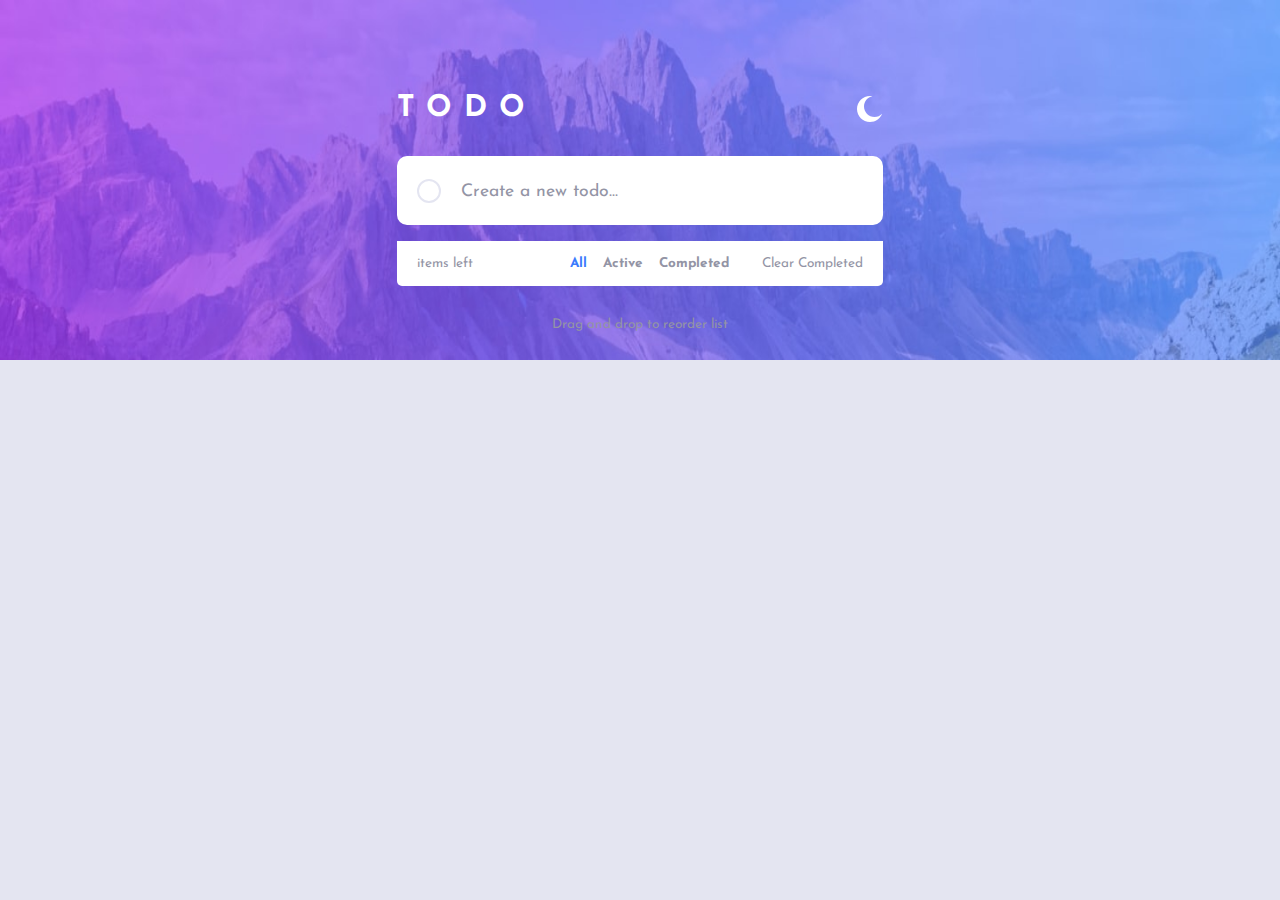
==== index.html @ b7b5837e "first" ====
<!DOCTYPE html>
<html lang="en">

<head>
  <meta charset="UTF-8">
  <meta name="viewport" content="width=device-width, initial-scale=1.0">
  <!-- displays site properly based on user's device -->
  <link rel="stylesheet" href="style.css">
  <link rel="icon" type="image/png" sizes="32x32" href="./images/favicon-32x32.png">
  <title>Frontend Mentor | Todo app</title>
</head>

<body>
  <div class="wrapper">
    <header>
      <div class="logo">TODO</div>
      <img src="images/icon-moon.svg" alt="">
    </header>
    <main>
      <div class="newTask">
        <input type="checkbox" id="cbNew" disabled>
        <input type="text" name="" id="txtNew" placeholder="Create a new todo...">
      </div>
      <div class="tasklist">
        <!-- Populated Dynamically -->
      </div>
      <div class="filter">
        <span><span class="itemsLeft"></span> items left</span>
        <div>
          <a href="" class="selected option">All</a>
          <a href="" class="option">Active</a>
          <a href="" class="option">Completed</a>
        </div>
        <a href="#" class="clearCompleted">Clear Completed</a>
      </div>
      <div class="filter-mobile">
        <div>
          <a href="" class="selected option">All</a>
          <a href="" class="option">Active</a>
          <a href="" class="option">Completed</a>
        </div>
      </div>
    </main>
    <footer>
      <p>Drag and drop to reorder list</p>
    </footer>
  </div>
  <script src="script.js"></script>
</body>

</html>
---- style.css ----
@import url('https://fonts.googleapis.com/css2?family=Josefin+Sans:ital,wght@0,100..700;1,100..700&display=swap');

:root {
    --l-very-ligh-gray: hsl(0, 0%, 98%);
    --l-very-light-grayish-blue: hsl(236, 33%, 92%);
    --l-light-grayish-blue: hsl(233, 11%, 84%);
    --l-dark-grayish-blue: hsl(236, 9%, 61%);
    --l-very-dark-grayish-blue: hsl(235, 19%, 35%);
    --d-very-dark-blue: hsl(235, 21%, 11%);
    --d-very-dark-desaturated-blue: hsl(235, 24%, 19%);
    --d-light-grayish-blue: hsl(234, 39%, 85%);
    --d-dark-grayish-blue: hsl(234, 11%, 52%);
    --d-very-dark-grayish-blue: hsl(233, 14%, 35%);
    --d-very-dark-grayish-blue2: hsl(237, 14%, 26%);
}

*,
*::after,
*::before {
    margin: 0;
    padding: 0;
    box-sizing: border-box;
}

body {
    font-family: 'Josefin Sans';
    background-color: hsl(236, 33%, 92%);
    background-image: url("images/bg-desktop-light.jpg");
    background-position: 0 0;
    background-repeat: no-repeat;
    background-size: 100% 40%;
    display: flex;
    justify-content: center;
    align-items: center;
    min-height: 100vh;
    font-size: 1.1rem;
}

header {
    display: flex;
    justify-content: space-between;
    align-items: center;
    margin-bottom: 2rem;
}

input[type="text"] {
    width: 100%;
    border: none;
    font-size: 1.1rem;
    color: var(--l-very-dark-grayish-blue);
    caret-color: hsl(220, 98%, 61%);
}

input::placeholder {
    font-family: 'Josefin Sans';
    color: var(--l-dark-grayish-blue);
}

input:focus {
    outline: none;
}

a {
    text-decoration: none;
}

a:visited {
    color: var(--l-light-grayish-blue);
}

.wrapper {
    width: 38%;
    margin: 0 auto;
    padding: 3rem 0;
    min-height: 90vh;
}

.logo {
    color: white;
    font-size: 30px;
    letter-spacing: 0.75rem;
    font-weight: 700;
    height: 100%;
    vertical-align: middle;
    overflow: hidden;
}

.newTask,
.task,
.filter,
.filter-mobile {
    background-color: white;
    padding: 1rem 1.25rem;
    display: flex;
    width: 100%;
    align-items: center;
    gap: 1.25rem;
    border-radius: 10px;
    margin-bottom: 1rem;
}

input[type="checkbox"] {
    appearance: none;
    -webkit-appearance: none;
    width: 1.5rem;
    height: 1.5rem;
    border-radius: 50%;
    border: 2px solid var(--l-very-light-grayish-blue);
    cursor: pointer;
}

input[type="checkbox"]:checked {
    background: url("images/icon-check.svg"), linear-gradient(hsl(192, 100%, 67%), hsl(280, 87%, 65%));
    background-repeat: no-repeat;
    background-position: center;
    background-size: 50%, cover;
}

input[type="checkbox"]:not(:checked):hover {
    border-color: transparent;
    background-image: linear-gradient(#fff, #fff), linear-gradient(to right, hsl(192, 100%, 67%), hsl(280, 87%, 65%));
    background-origin: border-box;
    background-clip: padding-box, border-box;
}

.newTask #txtNew {
    padding: 0.5rem 0;
    flex: 8
}

.taskList {
    width: 100%;
    background-color: white;
    border-radius: 5px;
}

.task {
    margin-bottom: 0;
    border-bottom: 1px solid var(--l-very-light-grayish-blue);
    border-radius: 0;
    cursor: grab;
    transition: transform 0.3s ease-in-out;
}

.task input[type="checkbox"]:checked~.taskText {
    text-decoration: line-through;
    color: var(--l-light-grayish-blue);
}

.task .remove {
    display: none;
    cursor: pointer;
}

.task:hover .remove {
    display: block;
}

.task:first-child {
    border-radius: 5px 5px 0 0;
}

.task p {
    color: var(--l-very-dark-grayish-blue);
    flex: 8
}

.task button {
    background: transparent;
    border: none;
    display: none;
}

.filter {
    color: var(--l-dark-grayish-blue);
    font-size: 0.85rem;
    border-radius: 0 0 5px 5px;
    justify-content: space-between;
    margin-bottom: 1rem;
}

.filter a,
.filter-mobile a {
    color: var(--l-dark-grayish-blue);
}

.filter a.selected,
.filter-mobile a.selected {
    color: hsl(220, 98%, 61%);
}

.filter a:hover,
.filter-mobile a:hover {
    color: var(--l-very-dark-grayish-blue);
}

.filter>span {
    margin-right: 4rem;
}

.filter>div,
.filter-mobile>div {
    display: flex;
    gap: 1rem;
    font-weight: 700;
}

.filter-mobile {
    font-size: 0.85rem;
    background-color: white;
    display: none;
    justify-content: space-around;
    border-radius: 10px;
}

footer {
    padding-top: 1rem;
    font-size: 0.85rem;
    color: var(--l-dark-grayish-blue);
    text-align: center;
}

/* Dark Mode */

body.dark {
    background-color: var(--d-very-dark-blue);
    background-image: url("images/bg-desktop-dark.jpg");
}

body.dark .newTask,
body.dark .task,
body.dark .filter {
    background-color: var(--d-very-dark-desaturated-blue);
}

body.dark .task {
    border-bottom: 1px solid var(--d-very-dark-grayish-blue2);
}

body.dark input[type="checkbox"] {
    border: 2px solid var(--d-very-dark-grayish-blue2);
}

body.dark input[type="text"] {
    color: var(--l-very-dark-grayish-blue);
    caret-color: hsl(220, 98%, 61%);
    background-color: var(--d-very-dark-desaturated-blue);
}

body.dark .task input[type="checkbox"]:checked~.taskText {
    color: var(--l-very-dark-grayish-blue);
}

body.dark .task p {
    color: var(--l-light-grayish-blue);
}

body.dark input[type="text"] {
    color: var(--l-light-grayish-blue);
}

body.dark .filter a,
body.dark .filter {
    color: var(--d-very-dark-grayish-blue)
}

body.dark .filter a.selected {
    color: hsl(220, 98%, 61%);
}

body.dark .filter a:hover {
    color: var(--l-light-grayish-blue);
}

body.dark footer {
    color: var(--d-very-dark-grayish-blue)
}

body.dark input[type="checkbox"]:not(:checked):hover {
    border-color: transparent;
    background-image: linear-gradient(var(--d-very-dark-desaturated-blue), var(--d-very-dark-desaturated-blue)), linear-gradient(to right, hsl(192, 100%, 67%), hsl(280, 87%, 65%));
    background-origin: border-box;
    background-clip: padding-box, border-box;
}

/* Drag and Drop */

.dragging-clone {
    position: absolute;
    pointer-events: none;
    opacity: 0.8;
    z-index: 1000;
    background: white;
    border: 1px solid #ccc;
    border-radius: 6px;
    padding: 1rem;
}

.placeholder {
    background-color: #ddd;
    border: 2px dashed #aaa;
    height: 50px;
    margin-bottom: 10px;
    transition: all 0.2s ease-in-out;
}

@media(hover: hover) and (pointer: fine) {
    .task:hover .remove {
        display: block;
    }
}

@media only screen and (max-width: 1075px) {
    .wrapper {
        width: 50%;
    }
}

@media only screen and (max-width: 875px) {
    .wrapper {
        width: 70%;
    }
}

@media only screen and (max-width: 675px) {
    .filter>span {
        margin-right: 1rem;
    }
}

@media only screen and (max-width: 575px) {
    body {
        background-image: url("images/bg-mobile-light.jpg");
    }

    body.dark {
        background-image: url("images/bg-mobile-dark.jpg");
    }

    main {
        margin-bottom: 1rem;
    }

    .wrapper {
        width: 90%;
    }

    .filter>span {
        margin-right: 1rem;
    }

    .filter div {
        display: none;
    }

    .filter-mobile {
        display: flex;
        justify-content: center;
        align-items: center;
    }

    .filter-mobile div {
        width: 50%;
    }

    .filter-mobile a {
        margin: 0 auto;
    }
}
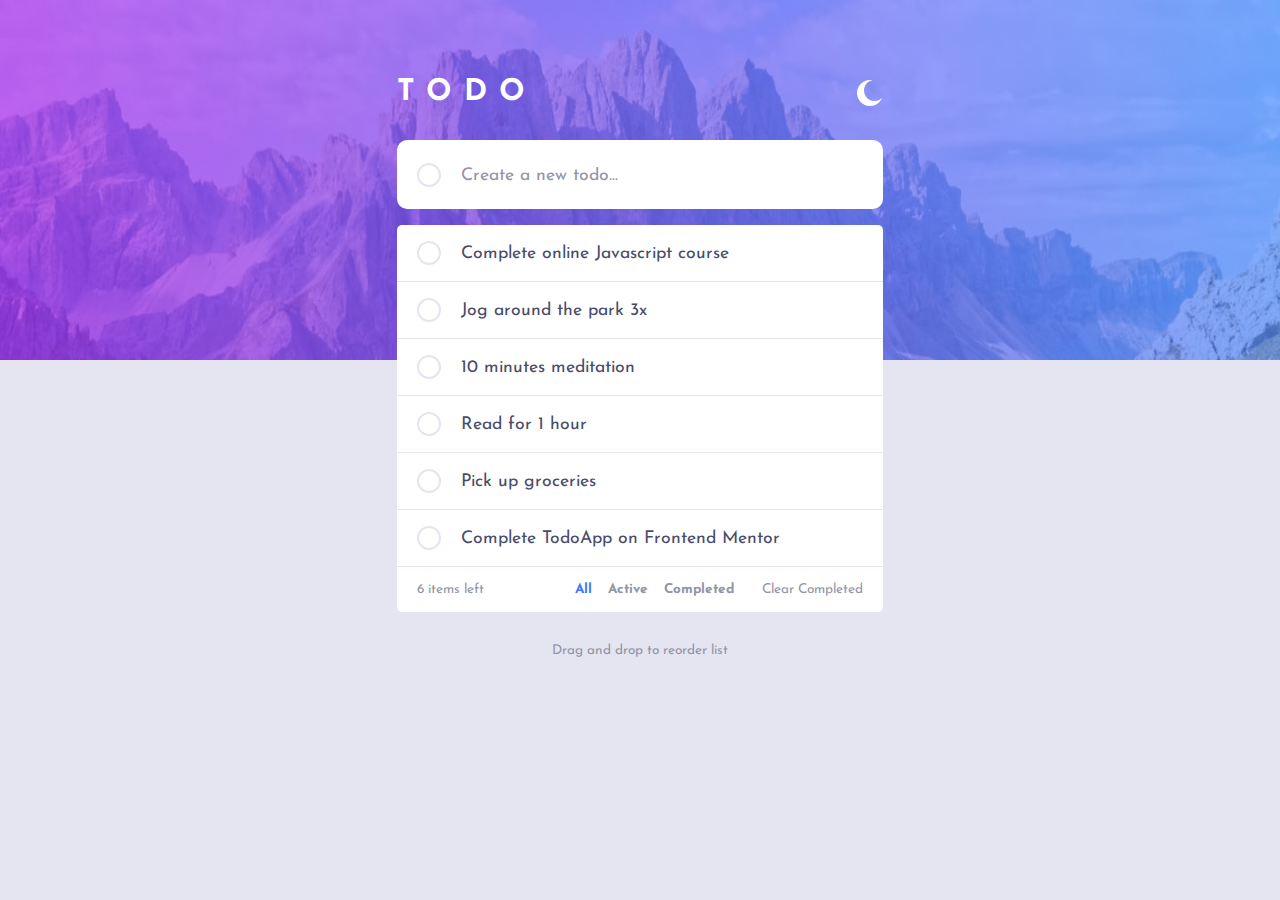
==== commit 57e9cf70: "first" ====
--- a/index.html
+++ b/index.html
@@ -24,6 +24,9 @@
       <div class="tasklist">
         <!-- Populated Dynamically -->
       </div>
+      <div class="notasks">
+        <div>No Tasks to display</div>
+      </div>
       <div class="filter">
         <span><span class="itemsLeft"></span> items left</span>
         <div>
--- a/style.css
+++ b/style.css
@@ -64,14 +64,14 @@
     text-decoration: none;
 }
 
-a:visited {
-    color: var(--l-light-grayish-blue);
-}
+/* a:visited {
+    color: var(--l-light-grayish-blue);
+} */
 
 .wrapper {
     width: 38%;
     margin: 0 auto;
-    padding: 3rem 0;
+    padding: 2rem 0;
     min-height: 90vh;
 }
 
@@ -87,6 +87,7 @@
 
 .newTask,
 .task,
+.notasks,
 .filter,
 .filter-mobile {
     background-color: white;
@@ -134,7 +135,8 @@
     border-radius: 5px;
 }
 
-.task {
+.task,
+.notasks {
     margin-bottom: 0;
     border-bottom: 1px solid var(--l-very-light-grayish-blue);
     border-radius: 0;
@@ -171,6 +173,11 @@
     display: none;
 }
 
+.notasks {
+    display: none;
+    color: var(--l-dark-grayish-blue);
+}
+
 .filter {
     color: var(--l-dark-grayish-blue);
     font-size: 0.85rem;
@@ -185,12 +192,17 @@
 }
 
 .filter a.selected,
-.filter-mobile a.selected {
+.filter-mobile a.selected,
+.filter a:active,
+.filter-mobile a:active,
+body.dark .filter a.selected,
+body.dark .filter-mobile a.selected,
+body.dark .filter a:hover,
+body.dark .filter-mobile a:hover {
     color: hsl(220, 98%, 61%);
 }
 
-.filter a:hover,
-.filter-mobile a:hover {
+.filter a:hover {
     color: var(--l-very-dark-grayish-blue);
 }
 
@@ -229,11 +241,14 @@
 
 body.dark .newTask,
 body.dark .task,
-body.dark .filter {
+body.dark .notasks,
+body.dark .filter,
+body.dark .filter-mobile {
     background-color: var(--d-very-dark-desaturated-blue);
 }
 
-body.dark .task {
+body.dark .task,
+body.dark .notasks {
     border-bottom: 1px solid var(--d-very-dark-grayish-blue2);
 }
 
@@ -262,10 +277,6 @@
 body.dark .filter a,
 body.dark .filter {
     color: var(--d-very-dark-grayish-blue)
-}
-
-body.dark .filter a.selected {
-    color: hsl(220, 98%, 61%);
 }
 
 body.dark .filter a:hover {
